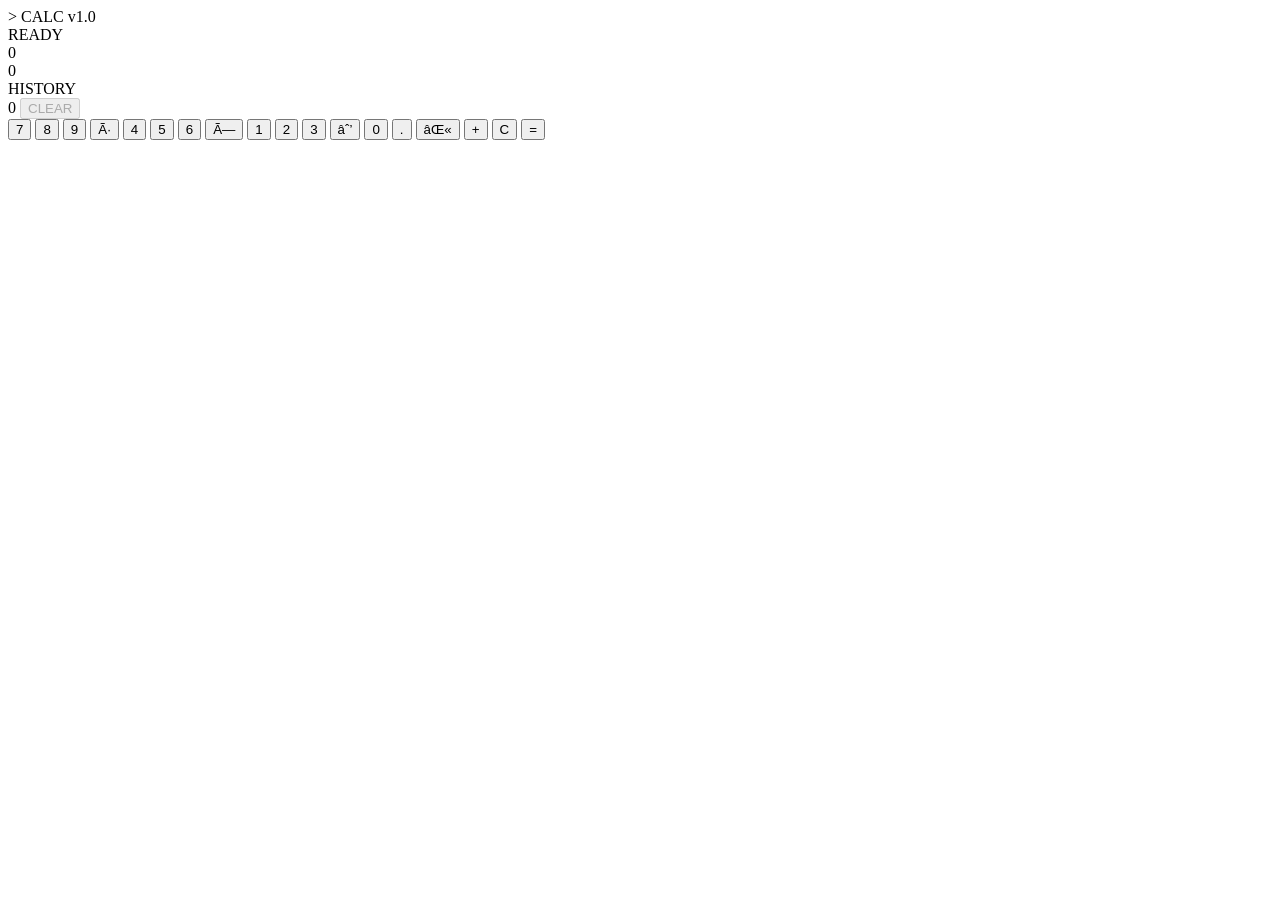
==== WebDev-L2-Task1-Calculator/index.html @ fc649bd0 "Add Level 2 project files" ====
<!DOCTYPE html>
<html lang="en">
<head>
    <meta charset="UTF-8">
    <meta name="viewport" content="width=device-width, initial-scale=1.0">
    <title>CALC v1.0</title>

    <link rel="stylesheet" href="style.css">
</head>

<body>

    <main class="calculator">

        <!-- Calculator Header -->
        <header class="calculator-header">
            <div class="brand">
                <span class="terminal-symbol">></span>
                <span>CALC v1.0</span>
            </div>

            <div class="status">
                <span class="status-dot"></span>
                <span>READY</span>
            </div>
        </header>


        <!-- Display -->
        <section class="display">

            <div class="expression" id="expression">
                0
            </div>

            <div class="result" id="result">
                0
            </div>

        </section>


        <!-- Calculation History -->
        <section class="history">

           <div class="history-header">

                <span>HISTORY</span>

                <div class="history-controls">
                    <span id="history-count">0</span>
                    <button id="clear-history" type="button" disabled>CLEAR</button>
                </div>

            </div>

            <div class="history-list" id="history-list">
                <!-- History items will be added using JavaScript -->
            </div>

        </section>


        <!-- Calculator Keypad -->
        <section class="keypad">

            <button class="number" data-value="7">7</button>
            <button class="number" data-value="8">8</button>
            <button class="number" data-value="9">9</button>
            <button class="operator" data-value="/">Ã·</button>

            <button class="number" data-value="4">4</button>
            <button class="number" data-value="5">5</button>
            <button class="number" data-value="6">6</button>
            <button class="operator" data-value="*">Ã—</button>

            <button class="number" data-value="1">1</button>
            <button class="number" data-value="2">2</button>
            <button class="number" data-value="3">3</button>
            <button class="operator" data-value="-">âˆ’</button>

            <button class="number" data-value="0">0</button>
            <button class="decimal" data-value=".">.</button>
            <button class="backspace" id="backspace">âŒ«</button>
            <button class="operator" data-value="+">+</button>

            <button class="clear" id="clear">C</button>
            <button class="equals" id="equals">=</button>

        </section>

    </main>


    <script src="script.js"></script>

</body>
</html>
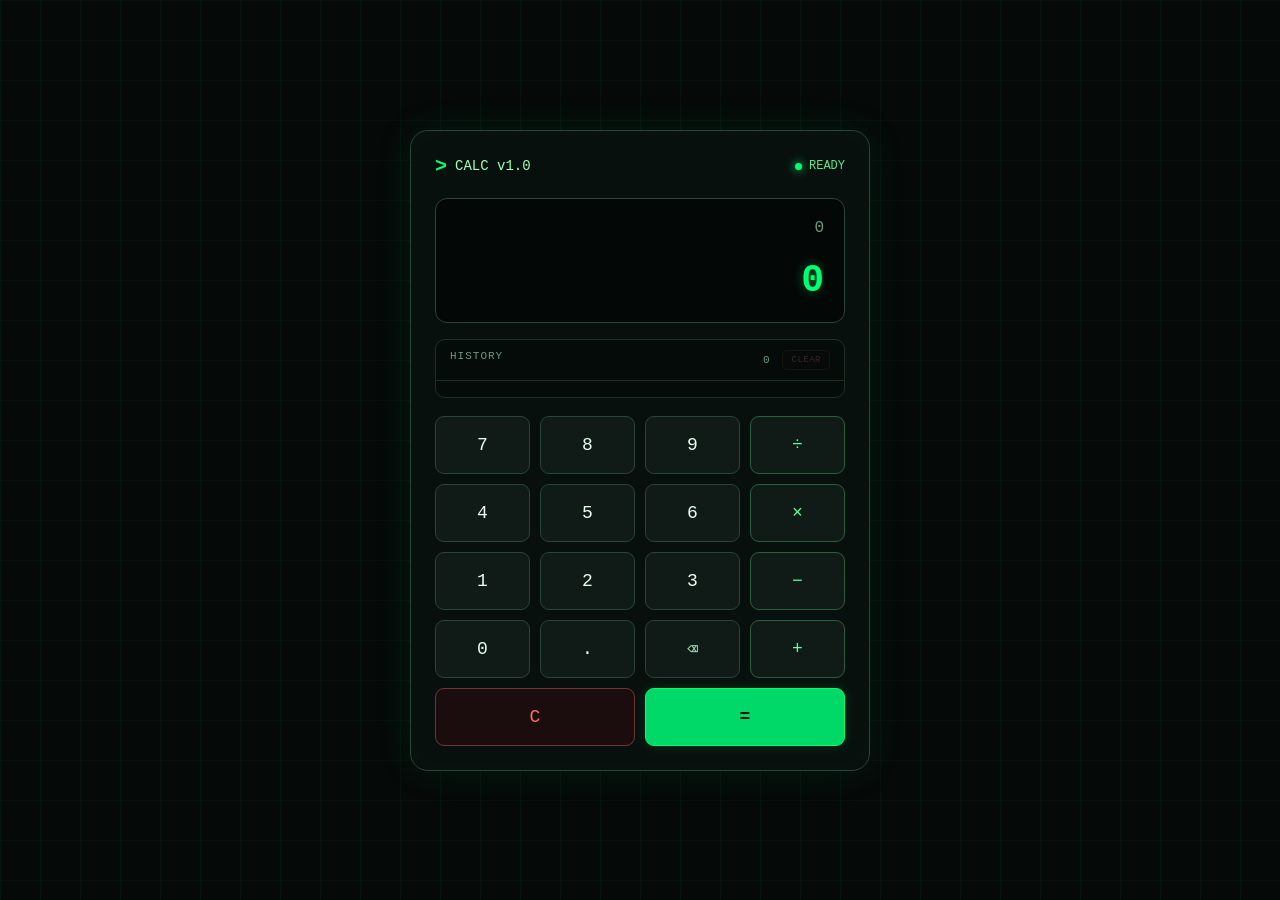
==== commit 949b1614: "Add Level 2 project files" ====
--- a/WebDev-L2-Task1-Calculator/index.html
+++ b/WebDev-L2-Task1-Calculator/index.html
@@ -67,21 +67,21 @@
             <button class="number" data-value="7">7</button>
             <button class="number" data-value="8">8</button>
             <button class="number" data-value="9">9</button>
-            <button class="operator" data-value="/">Ã·</button>
+            <button class="operator" data-value="/">÷</button>
 
             <button class="number" data-value="4">4</button>
             <button class="number" data-value="5">5</button>
             <button class="number" data-value="6">6</button>
-            <button class="operator" data-value="*">Ã—</button>
+            <button class="operator" data-value="*">×</button>
 
             <button class="number" data-value="1">1</button>
             <button class="number" data-value="2">2</button>
             <button class="number" data-value="3">3</button>
-            <button class="operator" data-value="-">âˆ’</button>
+            <button class="operator" data-value="-">−</button>
 
             <button class="number" data-value="0">0</button>
             <button class="decimal" data-value=".">.</button>
-            <button class="backspace" id="backspace">âŒ«</button>
+            <button class="backspace" id="backspace">⌫</button>
             <button class="operator" data-value="+">+</button>
 
             <button class="clear" id="clear">C</button>
--- a/WebDev-L2-Task1-Calculator/style.css
+++ b/WebDev-L2-Task1-Calculator/style.css
@@ -0,0 +1,414 @@
+/* ================================
+   RESET
+================================ */
+
+* {
+    margin: 0;
+    padding: 0;
+    box-sizing: border-box;
+}
+
+
+/* ================================
+   BODY
+================================ */
+
+body {
+    min-height: 100vh;
+    display: flex;
+    justify-content: center;
+    align-items: center;
+
+    padding: 30px;
+
+    font-family: "Courier New", monospace;
+
+    background:
+        linear-gradient(rgba(0, 255, 128, 0.03) 1px, transparent 1px),
+        linear-gradient(90deg, rgba(0, 255, 128, 0.03) 1px, transparent 1px),
+        #050908;
+
+    background-size: 40px 40px;
+
+    color: #e8fff0;
+}
+
+
+/* ================================
+   CALCULATOR CONTAINER
+================================ */
+
+.calculator {
+    width: 100%;
+    max-width: 460px;
+
+    padding: 24px;
+
+    background: #08100d;
+
+    border: 1px solid #294438;
+    border-radius: 18px;
+
+    box-shadow:
+        0 0 40px rgba(0, 255, 128, 0.08),
+        inset 0 0 30px rgba(0, 255, 128, 0.02);
+}
+
+
+/* ================================
+   HEADER
+================================ */
+
+.calculator-header {
+    display: flex;
+    justify-content: space-between;
+    align-items: center;
+
+    margin-bottom: 20px;
+
+    font-size: 14px;
+}
+
+.brand {
+    display: flex;
+    align-items: center;
+    gap: 8px;
+
+    color: #9dffbd;
+}
+
+.terminal-symbol {
+    color: #00ff73;
+    font-size: 20px;
+    font-weight: bold;
+}
+
+.status {
+    display: flex;
+    align-items: center;
+    gap: 7px;
+
+    color: #55e98a;
+    font-size: 12px;
+}
+
+.status-dot {
+    width: 7px;
+    height: 7px;
+
+    border-radius: 50%;
+
+    background: #00ff73;
+
+    box-shadow: 0 0 10px #00ff73;
+}
+
+
+/* ================================
+   DISPLAY
+================================ */
+
+.display {
+    padding: 20px;
+
+    min-height: 125px;
+
+    border: 1px solid #294438;
+    border-radius: 12px;
+
+    background: #030706;
+
+    margin-bottom: 16px;
+
+    text-align: right;
+}
+
+.expression {
+    min-height: 28px;
+
+    margin-bottom: 12px;
+
+    color: #6f987d;
+
+    font-size: 16px;
+
+    overflow-x: auto;
+    white-space: nowrap;
+}
+
+.result {
+    color: #00ff73;
+
+    font-size: 38px;
+    font-weight: bold;
+
+    overflow-x: auto;
+    white-space: nowrap;
+
+    text-shadow: 0 0 12px rgba(0, 255, 115, 0.4);
+}
+
+
+/* ================================
+   HISTORY
+================================ */
+
+.history {
+    margin-bottom: 18px;
+
+    border: 1px solid #1d3026;
+    border-radius: 10px;
+
+    background: #050b08;
+}
+
+.history-header {
+    display: flex;
+    justify-content: space-between;
+
+    padding: 10px 14px;
+
+    border-bottom: 1px solid #1d3026;
+
+    color: #6f987d;
+
+    font-size: 11px;
+    letter-spacing: 1px;
+}
+
+.history-list {
+    max-height: 90px;
+
+    overflow-y: auto;
+
+    padding: 8px 14px;
+
+    font-size: 12px;
+    color: #79c996;
+}
+
+
+/* ================================
+   KEYPAD
+================================ */
+
+.keypad {
+    display: grid;
+
+    grid-template-columns: repeat(4, 1fr);
+
+    gap: 10px;
+}
+
+
+/* ================================
+   BUTTONS
+================================ */
+
+.keypad button {
+    min-height: 58px;
+
+    border: 1px solid #294438;
+    border-radius: 9px;
+
+    background: #101a16;
+
+    color: #e8fff0;
+
+    font-family: inherit;
+    font-size: 18px;
+
+    cursor: pointer;
+
+    transition:
+        background 0.2s ease,
+        border-color 0.2s ease,
+        transform 0.1s ease,
+        box-shadow 0.2s ease;
+}
+
+
+/* Hover */
+
+.keypad button:hover {
+    background: #15251d;
+
+    border-color: #3d7054;
+
+    box-shadow: 0 0 12px rgba(0, 255, 115, 0.08);
+}
+
+
+/* Click */
+
+.keypad button:active {
+    transform: scale(0.95);
+}
+
+
+/* ================================
+   OPERATORS
+================================ */
+
+.operator {
+    color: #5dff9a !important;
+
+    border-color: #28603f !important;
+}
+
+.operator:hover {
+    background: #12301f !important;
+
+    border-color: #00ff73 !important;
+
+    box-shadow: 0 0 12px rgba(0, 255, 115, 0.15) !important;
+}
+
+
+/* ================================
+   BACKSPACE
+================================ */
+
+.backspace {
+    color: #9bd9b1 !important;
+}
+
+
+/* ================================
+   CLEAR
+================================ */
+
+.clear {
+    grid-column: span 2;
+
+    color: #ff6b6b !important;
+
+    border-color: #713535 !important;
+
+    background: #1b0d0d !important;
+}
+
+.clear:hover {
+    background: #2a1111 !important;
+
+    border-color: #ff5555 !important;
+
+    box-shadow: 0 0 12px rgba(255, 70, 70, 0.15) !important;
+}
+
+
+/* ================================
+   EQUALS
+================================ */
+
+.equals {
+    grid-column: span 2;
+
+    color: #031008 !important;
+
+    background: #00d968 !important;
+
+    border-color: #00ff73 !important;
+
+    font-weight: bold;
+
+    box-shadow: 0 0 12px rgba(0, 255, 115, 0.15);
+}
+
+.equals:hover {
+    background: #00ff73 !important;
+
+    box-shadow: 0 0 20px rgba(0, 255, 115, 0.3) !important;
+}
+
+
+/* ================================
+   MOBILE
+================================ */
+
+@media (max-width: 500px) {
+
+    body {
+        padding: 15px;
+    }
+
+    .calculator {
+        padding: 18px;
+    }
+
+    .keypad {
+        gap: 8px;
+    }
+
+    .keypad button {
+        min-height: 54px;
+    }
+
+    .result {
+        font-size: 32px;
+    }
+}
+
+/* ================================
+   HISTORY CONTROLS
+================================ */
+
+.history-controls {
+    display: flex;
+    align-items: center;
+    gap: 12px;
+}
+/* ================================
+   HISTORY CLEAR BUTTON
+================================ */
+
+#clear-history {
+    padding: 4px 8px;
+
+    border: 1px solid #713535;
+    border-radius: 5px;
+
+    background: #160b0b;
+
+    color: #ff6b6b;
+
+    font-family: inherit;
+    font-size: 9px;
+    letter-spacing: 0.5px;
+
+    cursor: pointer;
+
+    transition:
+        background 0.2s ease,
+        border-color 0.2s ease,
+        color 0.2s ease,
+        opacity 0.2s ease;
+}
+
+
+/* Active */
+
+#clear-history:not(:disabled):hover {
+    background: #281010;
+
+    border-color: #ff5555;
+
+    color: #ff8585;
+
+    box-shadow: 0 0 10px rgba(255, 70, 70, 0.12);
+}
+
+
+/* Disabled */
+
+#clear-history:disabled {
+    opacity: 0.35;
+
+    cursor: not-allowed;
+
+    border-color: #3b2727;
+
+    color: #8a6060;
+
+    background: #0d0909;
+}
